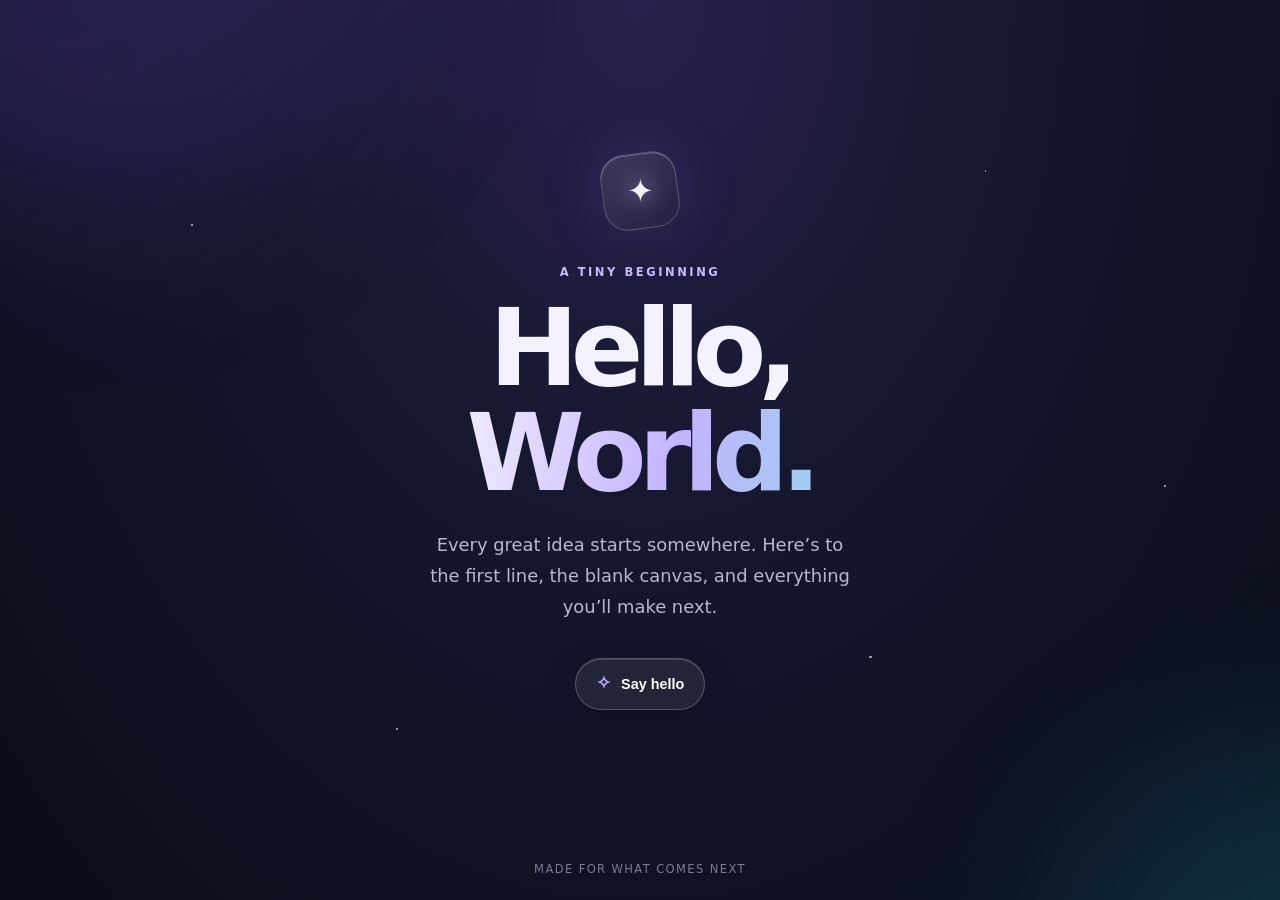
==== index.html @ bd115798 "my first commit" ====
<!doctype html>
<html lang="en">
<head>
  <meta charset="utf-8">
  <meta name="viewport" content="width=device-width, initial-scale=1">
  <meta name="theme-color" content="#0b1020">
  <title>Hello, World — A Little Spark</title>
  <style>
    :root { color-scheme: dark; --ink:#f4f2ff; --muted:#b8b6d0; --glow:#b7a0ff; }
    * { box-sizing:border-box; }
    body {
      min-height:100vh; margin:0; display:grid; place-items:center; overflow:hidden;
      color:var(--ink); font-family:Inter, ui-sans-serif, system-ui, -apple-system, BlinkMacSystemFont, "Segoe UI", sans-serif;
      background: radial-gradient(ellipse at 50% 0%, #29204d 0%, #14172d 42%, #090d19 100%);
    }
    body::before, body::after { content:""; position:fixed; width:38rem; height:38rem; border-radius:50%; filter:blur(100px); opacity:.2; pointer-events:none; }
    body::before { background:#7654e8; top:-25rem; left:-14rem; }
    body::after { background:#26b9c9; right:-23rem; bottom:-28rem; }
    .stars { position:fixed; inset:0; pointer-events:none; background-image:radial-gradient(1px 1px at 15% 25%,#fff 98%,transparent),radial-gradient(1px 1px at 77% 19%,#fff 98%,transparent),radial-gradient(1.5px 1.5px at 68% 73%,#fff 98%,transparent),radial-gradient(1px 1px at 31% 81%,#fff 98%,transparent),radial-gradient(1px 1px at 91% 54%,#fff 98%,transparent); opacity:.55; }
    main { position:relative; width:min(90vw,700px); padding:clamp(2.5rem,8vw,5.5rem) 2rem; text-align:center; }
    .orb { width:76px; height:76px; margin:0 auto 2.25rem; display:grid; place-items:center; border:1px solid #ffffff35; border-radius:24px; background:linear-gradient(145deg,#ffffff20,#ffffff05); box-shadow:0 0 60px #9a77ff30,inset 0 1px #ffffff40; transform:rotate(-8deg); }
    .orb span { font-size:2rem; transform:rotate(8deg); filter:drop-shadow(0 0 12px #d8caff); }
    .eyebrow { margin:0 0 1rem; color:#c7baff; font-size:.72rem; font-weight:700; letter-spacing:.22em; text-transform:uppercase; }
    h1 { margin:0; font-size:clamp(3.4rem,10vw,6.7rem); line-height:.98; letter-spacing:-.075em; font-weight:760; }
    h1 span { display:block; background:linear-gradient(100deg,#f9f6ff 15%,#c4b3ff 56%,#7fe8e2 100%); color:transparent; background-clip:text; -webkit-background-clip:text; }
    .intro { max-width:440px; margin:1.5rem auto 2.2rem; color:var(--muted); font-size:clamp(1rem,2.5vw,1.12rem); line-height:1.75; }
    button { display:inline-flex; align-items:center; gap:.65rem; padding:.9rem 1.25rem; border:1px solid #ffffff38; border-radius:999px; color:#fff; font:600 .9rem inherit; font-size:.9rem; font-weight:650; background:#ffffff12; box-shadow:0 8px 32px #0003,inset 0 1px #ffffff25; cursor:pointer; transition:transform .2s,background .2s,border-color .2s; }
    button:hover { transform:translateY(-3px); background:#ffffff20; border-color:#ffffff70; }
    button:focus-visible { outline:2px solid #b7a0ff; outline-offset:4px; }
    button span { color:#b7a0ff; font-size:1.1rem; }
    #message { min-height:1.5em; margin:1rem 0 0; color:#a5ece5; font-size:.9rem; }
    footer { position:fixed; bottom:1.5rem; color:#777b96; font-size:.72rem; letter-spacing:.12em; text-transform:uppercase; }
    @media (prefers-reduced-motion: no-preference) { .orb { animation:float 5s ease-in-out infinite; } @keyframes float { 50% { transform:translateY(-8px) rotate(-5deg); } } }
  </style>
</head>
<body>
  <div class="stars" aria-hidden="true"></div>
  <main>
    <div class="orb" aria-hidden="true"><span>✦</span></div>
    <p class="eyebrow">A tiny beginning</p>
    <h1>Hello,<span>World.</span></h1>
    <p class="intro">Every great idea starts somewhere. Here’s to the first line, the blank canvas, and everything you’ll make next.</p>
    <button id="helloButton" type="button"><span aria-hidden="true">✧</span> Say hello</button>
    <p id="message" aria-live="polite"></p>
  </main>
  <footer>Made for what comes next</footer>
  <script>
    const button = document.querySelector('#helloButton');
    const message = document.querySelector('#message');
    button.addEventListener('click', () => {
      message.textContent = 'Hello right back ✨';
      button.innerHTML = '<span aria-hidden="true">✓</span> Hello sent';
    });
  </script>
</body>
</html>
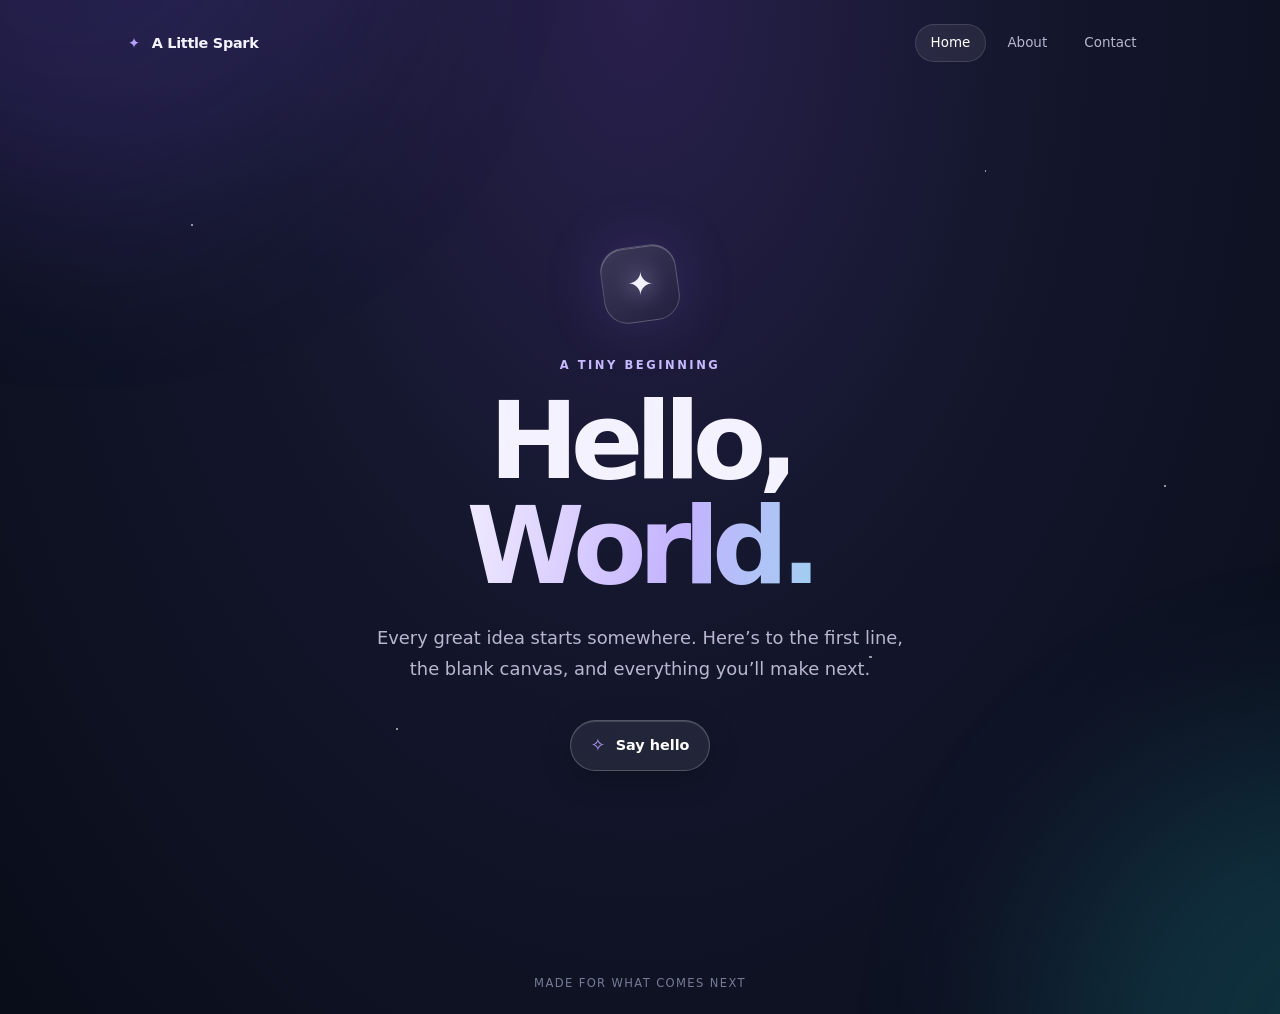
==== commit 5c0a57e3: "another commit with about and contact" ====
--- a/index.html
+++ b/index.html
@@ -5,36 +5,18 @@
   <meta name="viewport" content="width=device-width, initial-scale=1">
   <meta name="theme-color" content="#0b1020">
   <title>Hello, World — A Little Spark</title>
-  <style>
-    :root { color-scheme: dark; --ink:#f4f2ff; --muted:#b8b6d0; --glow:#b7a0ff; }
-    * { box-sizing:border-box; }
-    body {
-      min-height:100vh; margin:0; display:grid; place-items:center; overflow:hidden;
-      color:var(--ink); font-family:Inter, ui-sans-serif, system-ui, -apple-system, BlinkMacSystemFont, "Segoe UI", sans-serif;
-      background: radial-gradient(ellipse at 50% 0%, #29204d 0%, #14172d 42%, #090d19 100%);
-    }
-    body::before, body::after { content:""; position:fixed; width:38rem; height:38rem; border-radius:50%; filter:blur(100px); opacity:.2; pointer-events:none; }
-    body::before { background:#7654e8; top:-25rem; left:-14rem; }
-    body::after { background:#26b9c9; right:-23rem; bottom:-28rem; }
-    .stars { position:fixed; inset:0; pointer-events:none; background-image:radial-gradient(1px 1px at 15% 25%,#fff 98%,transparent),radial-gradient(1px 1px at 77% 19%,#fff 98%,transparent),radial-gradient(1.5px 1.5px at 68% 73%,#fff 98%,transparent),radial-gradient(1px 1px at 31% 81%,#fff 98%,transparent),radial-gradient(1px 1px at 91% 54%,#fff 98%,transparent); opacity:.55; }
-    main { position:relative; width:min(90vw,700px); padding:clamp(2.5rem,8vw,5.5rem) 2rem; text-align:center; }
-    .orb { width:76px; height:76px; margin:0 auto 2.25rem; display:grid; place-items:center; border:1px solid #ffffff35; border-radius:24px; background:linear-gradient(145deg,#ffffff20,#ffffff05); box-shadow:0 0 60px #9a77ff30,inset 0 1px #ffffff40; transform:rotate(-8deg); }
-    .orb span { font-size:2rem; transform:rotate(8deg); filter:drop-shadow(0 0 12px #d8caff); }
-    .eyebrow { margin:0 0 1rem; color:#c7baff; font-size:.72rem; font-weight:700; letter-spacing:.22em; text-transform:uppercase; }
-    h1 { margin:0; font-size:clamp(3.4rem,10vw,6.7rem); line-height:.98; letter-spacing:-.075em; font-weight:760; }
-    h1 span { display:block; background:linear-gradient(100deg,#f9f6ff 15%,#c4b3ff 56%,#7fe8e2 100%); color:transparent; background-clip:text; -webkit-background-clip:text; }
-    .intro { max-width:440px; margin:1.5rem auto 2.2rem; color:var(--muted); font-size:clamp(1rem,2.5vw,1.12rem); line-height:1.75; }
-    button { display:inline-flex; align-items:center; gap:.65rem; padding:.9rem 1.25rem; border:1px solid #ffffff38; border-radius:999px; color:#fff; font:600 .9rem inherit; font-size:.9rem; font-weight:650; background:#ffffff12; box-shadow:0 8px 32px #0003,inset 0 1px #ffffff25; cursor:pointer; transition:transform .2s,background .2s,border-color .2s; }
-    button:hover { transform:translateY(-3px); background:#ffffff20; border-color:#ffffff70; }
-    button:focus-visible { outline:2px solid #b7a0ff; outline-offset:4px; }
-    button span { color:#b7a0ff; font-size:1.1rem; }
-    #message { min-height:1.5em; margin:1rem 0 0; color:#a5ece5; font-size:.9rem; }
-    footer { position:fixed; bottom:1.5rem; color:#777b96; font-size:.72rem; letter-spacing:.12em; text-transform:uppercase; }
-    @media (prefers-reduced-motion: no-preference) { .orb { animation:float 5s ease-in-out infinite; } @keyframes float { 50% { transform:translateY(-8px) rotate(-5deg); } } }
-  </style>
+  <link rel="stylesheet" href="styles.css">
 </head>
-<body>
+<body class="home">
   <div class="stars" aria-hidden="true"></div>
+  <header class="site-header">
+    <a class="brand" href="index.html"><span class="brand-mark">✦</span> A Little Spark</a>
+    <nav aria-label="Main navigation">
+      <a href="index.html" aria-current="page">Home</a>
+      <a href="about.html">About</a>
+      <a href="contact.html">Contact</a>
+    </nav>
+  </header>
   <main>
     <div class="orb" aria-hidden="true"><span>✦</span></div>
     <p class="eyebrow">A tiny beginning</p>
--- a/styles.css
+++ b/styles.css
@@ -0,0 +1,46 @@
+:root {
+  color-scheme: dark;
+  --ink: #f4f2ff;
+  --muted: #b8b6d0;
+  --glow: #b7a0ff;
+  --panel: #ffffff0c;
+  --line: #ffffff20;
+}
+* { box-sizing: border-box; }
+body {
+  min-height: 100vh; margin: 0; overflow-x: hidden; color: var(--ink);
+  font-family: Inter, ui-sans-serif, system-ui, -apple-system, BlinkMacSystemFont, "Segoe UI", sans-serif;
+  background: radial-gradient(ellipse at 50% 0%, #29204d 0%, #14172d 42%, #090d19 100%);
+}
+body::before, body::after { content: ""; position: fixed; z-index: -1; width: 38rem; height: 38rem; border-radius: 50%; filter: blur(100px); opacity: .2; pointer-events: none; }
+body::before { background: #7654e8; top: -25rem; left: -14rem; }
+body::after { background: #26b9c9; right: -23rem; bottom: -28rem; }
+.stars { position: fixed; z-index: -1; inset: 0; pointer-events: none; background-image: radial-gradient(1px 1px at 15% 25%,#fff 98%,transparent),radial-gradient(1px 1px at 77% 19%,#fff 98%,transparent),radial-gradient(1.5px 1.5px at 68% 73%,#fff 98%,transparent),radial-gradient(1px 1px at 31% 81%,#fff 98%,transparent),radial-gradient(1px 1px at 91% 54%,#fff 98%,transparent); opacity: .55; }
+.site-header { width: min(1120px, 100%); margin: auto; padding: 1.5rem clamp(1.25rem, 5vw, 3rem); display: flex; align-items: center; justify-content: space-between; gap: 1.5rem; }
+.brand { color: var(--ink); text-decoration: none; font-size: .9rem; font-weight: 750; letter-spacing: -.02em; }
+.brand-mark { color: var(--glow); margin-right: .45rem; }
+nav { display: flex; align-items: center; gap: .4rem; }
+nav a { color: var(--muted); padding: .65rem .9rem; border: 1px solid transparent; border-radius: 999px; text-decoration: none; font-size: .84rem; transition: .2s; }
+nav a:hover, nav a[aria-current="page"] { color: white; background: #ffffff12; border-color: var(--line); }
+main { position: relative; width: min(90vw, 900px); margin: clamp(1.5rem, 7vh, 5rem) auto 5rem; padding: clamp(1.5rem, 5vw, 3rem); text-align: center; }
+.home main { width: min(90vw, 700px); margin-top: clamp(2rem, 8vh, 6rem); padding: clamp(2.5rem, 8vw, 5.5rem) 2rem; }
+.orb { width: 76px; height: 76px; margin: 0 auto 2.25rem; display: grid; place-items: center; border: 1px solid #ffffff35; border-radius: 24px; background: linear-gradient(145deg,#ffffff20,#ffffff05); box-shadow: 0 0 60px #9a77ff30,inset 0 1px #ffffff40; transform: rotate(-8deg); }
+.orb span { font-size: 2rem; transform: rotate(8deg); filter: drop-shadow(0 0 12px #d8caff); }
+.eyebrow { margin: 0 0 1rem; color: #c7baff; font-size: .72rem; font-weight: 700; letter-spacing: .22em; text-transform: uppercase; }
+h1 { margin: 0; font-size: clamp(3.4rem, 10vw, 6.7rem); line-height: .98; letter-spacing: -.075em; font-weight: 760; }
+h1 span { display: block; background: linear-gradient(100deg,#f9f6ff 15%,#c4b3ff 56%,#7fe8e2 100%); color: transparent; background-clip: text; -webkit-background-clip: text; }
+.intro { max-width: 540px; margin: 1.5rem auto 2.2rem; color: var(--muted); font-size: clamp(1rem, 2.5vw, 1.12rem); line-height: 1.75; }
+button, .button { display: inline-flex; align-items: center; justify-content: center; gap: .65rem; padding: .9rem 1.25rem; border: 1px solid #ffffff38; border-radius: 999px; color: #fff; font: inherit; font-size: .9rem; font-weight: 650; text-decoration: none; background: #ffffff12; box-shadow: 0 8px 32px #0003,inset 0 1px #ffffff25; cursor: pointer; transition: transform .2s,background .2s,border-color .2s; }
+button:hover, .button:hover { transform: translateY(-3px); background: #ffffff20; border-color: #ffffff70; }
+button:focus-visible, a:focus-visible { outline: 2px solid var(--glow); outline-offset: 4px; }
+button span { color: var(--glow); font-size: 1.1rem; }
+#message { min-height: 1.5em; margin: 1rem 0 0; color: #a5ece5; font-size: .9rem; }
+.content-panel { max-width: 720px; margin: 2.5rem auto 0; padding: clamp(1.5rem, 4vw, 2.5rem); text-align: left; border: 1px solid var(--line); border-radius: 24px; background: linear-gradient(145deg,#ffffff12,#ffffff05); box-shadow: 0 24px 80px #0002,inset 0 1px #ffffff15; backdrop-filter: blur(16px); }
+.content-panel p { color: var(--muted); font-size: 1rem; line-height: 1.8; }
+.content-panel p:first-child { margin-top: 0; }
+.content-panel p:last-child { margin-bottom: 0; }
+.content-panel h2 { margin: 1.75rem 0 .5rem; font-size: 1.05rem; }
+.contact-link { color: #c7baff; text-decoration-color: #c7baff70; text-underline-offset: 4px; }
+footer { padding: 0 1rem 1.5rem; text-align: center; color: #777b96; font-size: .72rem; letter-spacing: .12em; text-transform: uppercase; }
+@media (prefers-reduced-motion: no-preference) { .orb { animation: float 5s ease-in-out infinite; } @keyframes float { 50% { transform: translateY(-8px) rotate(-5deg); } } }
+@media (max-width: 520px) { .site-header { align-items: flex-start; flex-direction: column; gap: .75rem; } nav { width: 100%; } nav a { padding: .6rem .75rem; } main { margin-top: 1.5rem; } }
